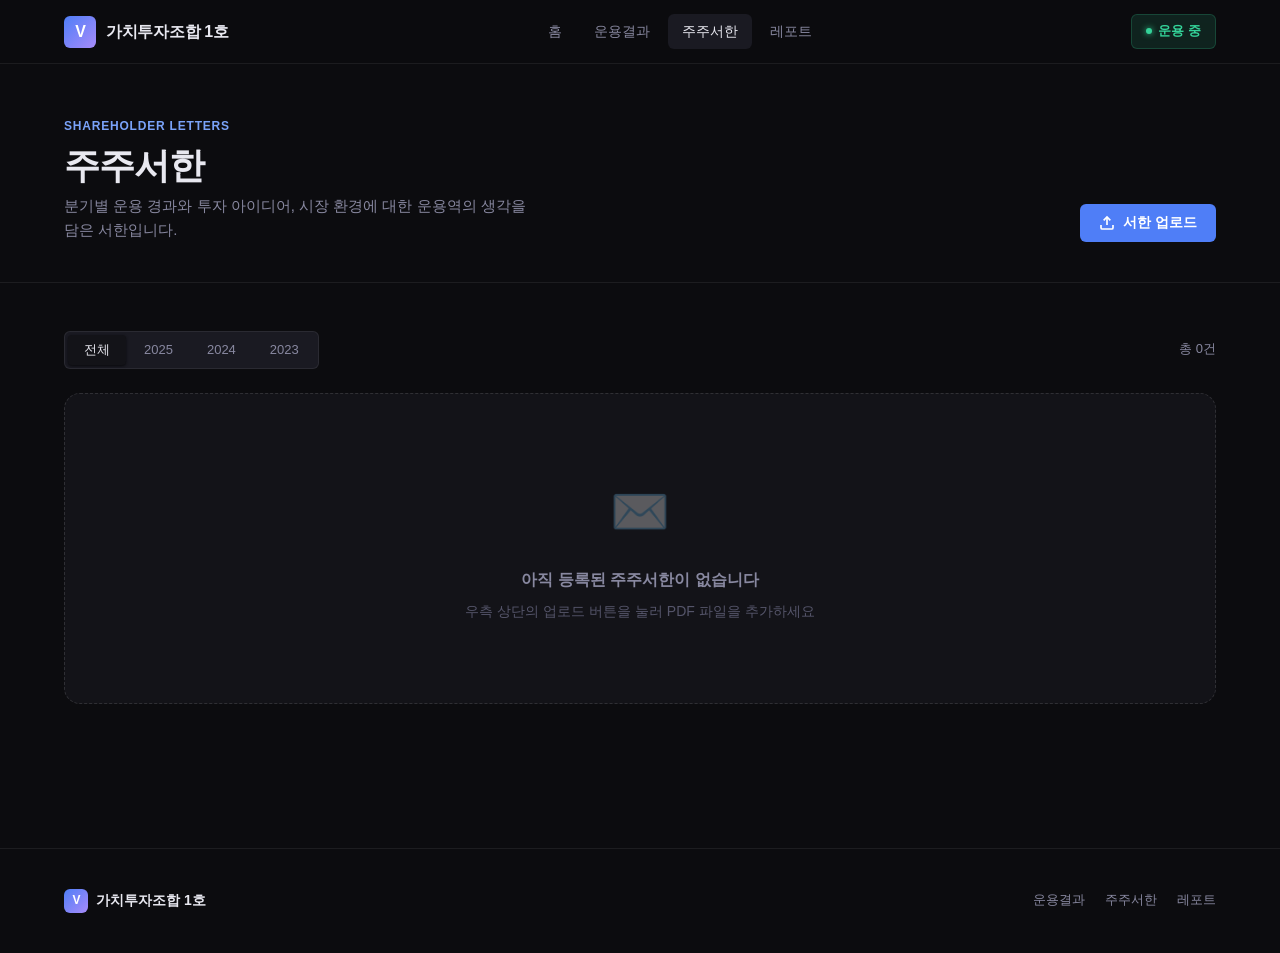
==== letter.html @ dc30b9cc "Add investment portfolio website with 4 pages - index.html: hero, key stats, quarterly bar chart, do" ====
<!DOCTYPE html>
<html lang="ko">
<head>
  <meta charset="UTF-8">
  <meta name="viewport" content="width=device-width, initial-scale=1.0">
  <title>주주서한 — 가치투자조합 1호</title>
  <link rel="stylesheet" href="css/style.css">
</head>
<body>

<!-- Navigation -->
<nav class="nav">
  <div class="nav-inner">
    <a href="index.html" class="nav-logo">
      <div class="nav-logo-icon">V</div>
      <span>가치투자조합 1호</span>
    </a>
    <div class="nav-links">
      <a href="index.html" class="nav-link">홈</a>
      <a href="performance.html" class="nav-link">운용결과</a>
      <a href="letter.html" class="nav-link active">주주서한</a>
      <a href="report.html" class="nav-link">레포트</a>
    </div>
    <div class="nav-badge">운용 중</div>
  </div>
</nav>

<div class="page-wrapper">

  <!-- Page Header -->
  <div class="page-header">
    <div class="container">
      <div class="page-header-inner">
        <div>
          <div class="page-tag">Shareholder Letters</div>
          <h1 class="page-title">주주서한</h1>
          <p class="page-desc">분기별 운용 경과와 투자 아이디어, 시장 환경에 대한 운용역의 생각을 담은 서한입니다.</p>
        </div>
        <div style="display: flex; gap: 8px; align-items: center;">
          <button class="btn btn-primary" onclick="openUploadModal()">
            <svg width="16" height="16" viewBox="0 0 24 24" fill="none" stroke="currentColor" stroke-width="2.5"><path d="M21 15v4a2 2 0 0 1-2 2H5a2 2 0 0 1-2-2v-4"/><polyline points="17 8 12 3 7 8"/><line x1="12" y1="3" x2="12" y2="15"/></svg>
            서한 업로드
          </button>
        </div>
      </div>
    </div>
  </div>

  <section class="section" style="padding-top: 0;">
    <div class="container">

      <!-- Filter Bar -->
      <div style="display: flex; gap: 8px; margin-bottom: 24px; flex-wrap: wrap; align-items: center; justify-content: space-between;">
        <div class="chart-toggle">
          <button class="active" onclick="filterDocs('all', this)">전체</button>
          <button onclick="filterDocs('2025', this)">2025</button>
          <button onclick="filterDocs('2024', this)">2024</button>
          <button onclick="filterDocs('2023', this)">2023</button>
        </div>
        <div style="font-size: 13px; color: var(--text-muted);">
          총 <span id="docCount">0</span>건
        </div>
      </div>

      <!-- Board List -->
      <div id="letterBoard" class="board-list"></div>

    </div>
  </section>

  <footer class="footer">
    <div class="container">
      <div class="footer-inner">
        <div>
          <div class="footer-logo">
            <div class="nav-logo-icon" style="width:24px; height:24px; font-size:12px;">V</div>
            가치투자조합 1호
          </div>
        </div>
        <div class="footer-links">
          <a href="performance.html" class="footer-link">운용결과</a>
          <a href="letter.html" class="footer-link">주주서한</a>
          <a href="report.html" class="footer-link">레포트</a>
        </div>
      </div>
    </div>
  </footer>
</div>

<!-- Upload Modal -->
<div class="modal-overlay" id="uploadModal" onclick="handleOverlayClick(event)">
  <div class="modal">
    <div class="modal-header">
      <div class="modal-title">주주서한 업로드</div>
      <button class="modal-close" onclick="closeUploadModal()">✕</button>
    </div>

    <div class="form-group">
      <label class="form-label">제목 *</label>
      <input type="text" class="form-input" id="uploadTitle" placeholder="예: 2025년 2분기 주주서한">
    </div>

    <div class="form-group">
      <label class="form-label">게시 날짜 *</label>
      <input type="date" class="form-input" id="uploadDate">
    </div>

    <div class="form-group">
      <label class="form-label">PDF 파일 *</label>
      <div class="dropzone" id="dropzone" ondragover="handleDragOver(event)" ondragleave="handleDragLeave(event)" ondrop="handleDrop(event, 'letter')">
        <input type="file" accept=".pdf" id="fileInput" onchange="handleFileSelect(event, 'letter')">
        <div class="dropzone-icon">📄</div>
        <div class="dropzone-title">PDF 파일을 드래그하거나 클릭하여 업로드</div>
        <div class="dropzone-desc">최대 50MB · PDF 파일만 지원</div>
        <div id="fileSelectedInfo" class="dropzone-file-selected hidden">
          <div class="dropzone-file-icon">✅</div>
          <div class="dropzone-file-name" id="fileSelectedName"></div>
        </div>
      </div>
    </div>

    <div class="form-group">
      <label class="form-label">요약 (선택)</label>
      <input type="text" class="form-input" id="uploadSummary" placeholder="이번 서한의 주요 내용을 한 줄로 요약하세요">
    </div>

    <div class="form-actions">
      <button class="btn btn-secondary" onclick="closeUploadModal()">취소</button>
      <button class="btn btn-primary" onclick="submitUpload('letter')">업로드</button>
    </div>
  </div>
</div>

<!-- PDF Viewer Modal -->
<div class="modal-overlay" id="viewerModal" onclick="handleViewerOverlayClick(event)">
  <div class="modal modal-lg" style="padding: 24px; display: flex; flex-direction: column; height: 90vh;">
    <div class="modal-header">
      <div class="modal-title" id="viewerTitle">주주서한</div>
      <div style="display: flex; gap: 8px;">
        <button class="btn btn-secondary btn-sm" id="downloadBtn" onclick="downloadCurrentPDF()">
          <svg width="14" height="14" viewBox="0 0 24 24" fill="none" stroke="currentColor" stroke-width="2"><path d="M21 15v4a2 2 0 0 1-2 2H5a2 2 0 0 1-2-2v-4"/><polyline points="7 10 12 15 17 10"/><line x1="12" y1="15" x2="12" y2="3"/></svg>
          다운로드
        </button>
        <button class="modal-close" onclick="closeViewerModal()">✕</button>
      </div>
    </div>
    <iframe class="pdf-viewer" id="pdfViewer" src=""></iframe>
  </div>
</div>

<div class="toast-container" id="toastContainer"></div>

<script src="js/main.js"></script>
<script src="js/board.js"></script>
<script>
  initBoard('letter', 'letterBoard', 'docCount');
</script>
</body>
</html>
---- css/style.css ----
/* ===========================
   Design System & Variables
   =========================== */
:root {
  --bg: #0c0c0f;
  --bg-card: #131318;
  --bg-elevated: #1a1a22;
  --bg-hover: #1f1f28;
  --border: rgba(255, 255, 255, 0.07);
  --border-strong: rgba(255, 255, 255, 0.12);
  --text: #e8e8f0;
  --text-muted: #8888a0;
  --text-dim: #55556a;
  --blue: #4f7ef7;
  --blue-light: #7aa3f9;
  --blue-dark: #3a65d4;
  --green: #34d399;
  --green-dim: rgba(52, 211, 153, 0.12);
  --red: #f87171;
  --red-dim: rgba(248, 113, 113, 0.12);
  --yellow: #fbbf24;
  --purple: #a78bfa;
  --radius-sm: 6px;
  --radius: 10px;
  --radius-lg: 16px;
  --radius-xl: 24px;
  --shadow: 0 1px 3px rgba(0,0,0,0.4), 0 1px 2px rgba(0,0,0,0.3);
  --shadow-lg: 0 10px 30px rgba(0,0,0,0.5);
  --nav-height: 64px;
  --transition: 0.15s ease;
}

/* ===========================
   Reset & Base
   =========================== */
*, *::before, *::after {
  box-sizing: border-box;
  margin: 0;
  padding: 0;
}

html {
  font-size: 16px;
  scroll-behavior: smooth;
}

body {
  background-color: var(--bg);
  color: var(--text);
  font-family: 'Pretendard', 'Inter', -apple-system, BlinkMacSystemFont, 'Segoe UI', sans-serif;
  line-height: 1.6;
  -webkit-font-smoothing: antialiased;
  -moz-osx-font-smoothing: grayscale;
  min-height: 100vh;
}

a {
  color: inherit;
  text-decoration: none;
}

img {
  max-width: 100%;
  display: block;
}

ul, ol {
  list-style: none;
}

button {
  cursor: pointer;
  font-family: inherit;
  border: none;
  background: none;
}

input, textarea, select {
  font-family: inherit;
}

/* ===========================
   Layout
   =========================== */
.container {
  max-width: 1200px;
  margin: 0 auto;
  padding: 0 24px;
}

.page-wrapper {
  padding-top: var(--nav-height);
  min-height: 100vh;
}

.section {
  padding: 64px 0;
}

.section-sm {
  padding: 40px 0;
}

.grid-2 {
  display: grid;
  grid-template-columns: repeat(2, 1fr);
  gap: 24px;
}

.grid-3 {
  display: grid;
  grid-template-columns: repeat(3, 1fr);
  gap: 24px;
}

.grid-4 {
  display: grid;
  grid-template-columns: repeat(4, 1fr);
  gap: 16px;
}

/* ===========================
   Navigation
   =========================== */
.nav {
  position: fixed;
  top: 0;
  left: 0;
  right: 0;
  height: var(--nav-height);
  z-index: 100;
  background: rgba(12, 12, 15, 0.85);
  backdrop-filter: blur(20px);
  -webkit-backdrop-filter: blur(20px);
  border-bottom: 1px solid var(--border);
}

.nav-inner {
  display: flex;
  align-items: center;
  justify-content: space-between;
  height: 100%;
  max-width: 1200px;
  margin: 0 auto;
  padding: 0 24px;
}

.nav-logo {
  display: flex;
  align-items: center;
  gap: 10px;
  font-weight: 700;
  font-size: 16px;
  letter-spacing: -0.3px;
  color: var(--text);
  transition: opacity var(--transition);
}

.nav-logo:hover {
  opacity: 0.8;
}

.nav-logo-icon {
  width: 32px;
  height: 32px;
  background: linear-gradient(135deg, var(--blue), var(--purple));
  border-radius: var(--radius-sm);
  display: flex;
  align-items: center;
  justify-content: center;
  font-size: 16px;
  font-weight: 800;
  color: white;
  letter-spacing: -1px;
}

.nav-links {
  display: flex;
  align-items: center;
  gap: 4px;
}

.nav-link {
  padding: 6px 14px;
  border-radius: var(--radius-sm);
  font-size: 14px;
  font-weight: 500;
  color: var(--text-muted);
  transition: all var(--transition);
  white-space: nowrap;
}

.nav-link:hover {
  color: var(--text);
  background: var(--bg-elevated);
}

.nav-link.active {
  color: var(--text);
  background: var(--bg-elevated);
}

.nav-badge {
  display: inline-flex;
  align-items: center;
  gap: 6px;
  padding: 6px 14px;
  background: var(--green-dim);
  border: 1px solid rgba(52, 211, 153, 0.2);
  border-radius: var(--radius-sm);
  font-size: 13px;
  font-weight: 600;
  color: var(--green);
}

.nav-badge::before {
  content: '';
  width: 6px;
  height: 6px;
  border-radius: 50%;
  background: var(--green);
  box-shadow: 0 0 6px var(--green);
  animation: pulse 2s infinite;
}

@keyframes pulse {
  0%, 100% { opacity: 1; }
  50% { opacity: 0.4; }
}

/* ===========================
   Hero Section
   =========================== */
.hero {
  padding: 80px 0 64px;
  position: relative;
  overflow: hidden;
}

.hero::before {
  content: '';
  position: absolute;
  top: -200px;
  right: -200px;
  width: 600px;
  height: 600px;
  background: radial-gradient(circle, rgba(79, 126, 247, 0.08) 0%, transparent 70%);
  pointer-events: none;
}

.hero-tag {
  display: inline-flex;
  align-items: center;
  gap: 6px;
  padding: 4px 12px;
  background: rgba(79, 126, 247, 0.1);
  border: 1px solid rgba(79, 126, 247, 0.2);
  border-radius: 100px;
  font-size: 12px;
  font-weight: 600;
  color: var(--blue-light);
  letter-spacing: 0.5px;
  text-transform: uppercase;
  margin-bottom: 20px;
}

.hero-title {
  font-size: clamp(32px, 5vw, 52px);
  font-weight: 800;
  letter-spacing: -1.5px;
  line-height: 1.1;
  color: var(--text);
  margin-bottom: 16px;
}

.hero-title span {
  background: linear-gradient(135deg, var(--blue-light), var(--purple));
  -webkit-background-clip: text;
  -webkit-text-fill-color: transparent;
  background-clip: text;
}

.hero-desc {
  font-size: 16px;
  color: var(--text-muted);
  max-width: 560px;
  line-height: 1.7;
  margin-bottom: 48px;
}

/* ===========================
   Stat Cards
   =========================== */
.stats-row {
  display: grid;
  grid-template-columns: repeat(auto-fit, minmax(180px, 1fr));
  gap: 16px;
  margin-bottom: 48px;
}

.stat-card {
  background: var(--bg-card);
  border: 1px solid var(--border);
  border-radius: var(--radius);
  padding: 20px 22px;
  transition: border-color var(--transition);
}

.stat-card:hover {
  border-color: var(--border-strong);
}

.stat-label {
  font-size: 12px;
  font-weight: 500;
  color: var(--text-dim);
  text-transform: uppercase;
  letter-spacing: 0.5px;
  margin-bottom: 8px;
}

.stat-value {
  font-size: 26px;
  font-weight: 700;
  letter-spacing: -0.5px;
  color: var(--text);
  line-height: 1;
  margin-bottom: 4px;
}

.stat-value.positive {
  color: var(--green);
}

.stat-value.negative {
  color: var(--red);
}

.stat-sub {
  font-size: 12px;
  color: var(--text-muted);
}

/* ===========================
   Cards
   =========================== */
.card {
  background: var(--bg-card);
  border: 1px solid var(--border);
  border-radius: var(--radius-lg);
  padding: 28px;
  transition: border-color var(--transition);
}

.card:hover {
  border-color: var(--border-strong);
}

.card-header {
  display: flex;
  align-items: center;
  justify-content: space-between;
  margin-bottom: 24px;
}

.card-title {
  font-size: 15px;
  font-weight: 600;
  color: var(--text);
  letter-spacing: -0.2px;
}

.card-subtitle {
  font-size: 13px;
  color: var(--text-muted);
  margin-top: 2px;
}

/* ===========================
   Chart Container
   =========================== */
.chart-container {
  position: relative;
  width: 100%;
}

.chart-controls {
  display: flex;
  gap: 8px;
  margin-bottom: 24px;
  flex-wrap: wrap;
}

.chart-toggle {
  display: flex;
  background: var(--bg-elevated);
  border: 1px solid var(--border);
  border-radius: var(--radius-sm);
  padding: 3px;
  gap: 2px;
}

.chart-toggle button {
  padding: 6px 16px;
  border-radius: 4px;
  font-size: 13px;
  font-weight: 500;
  color: var(--text-muted);
  transition: all var(--transition);
}

.chart-toggle button.active {
  background: var(--bg-card);
  color: var(--text);
  box-shadow: var(--shadow);
}

.chart-toggle button:hover:not(.active) {
  color: var(--text);
}

/* ===========================
   Portfolio Allocation
   =========================== */
.allocation-list {
  display: flex;
  flex-direction: column;
  gap: 14px;
}

.allocation-item {
  display: grid;
  grid-template-columns: 1fr auto;
  align-items: center;
  gap: 12px;
}

.allocation-info {
  display: flex;
  align-items: center;
  gap: 10px;
  min-width: 0;
}

.allocation-dot {
  width: 10px;
  height: 10px;
  border-radius: 50%;
  flex-shrink: 0;
}

.allocation-name {
  font-size: 14px;
  color: var(--text);
  font-weight: 500;
  white-space: nowrap;
  overflow: hidden;
  text-overflow: ellipsis;
}

.allocation-bar-wrapper {
  flex: 1;
  height: 4px;
  background: var(--bg-elevated);
  border-radius: 2px;
  overflow: hidden;
}

.allocation-bar {
  height: 100%;
  border-radius: 2px;
  transition: width 0.8s ease;
}

.allocation-pct {
  font-size: 14px;
  font-weight: 600;
  color: var(--text);
  min-width: 40px;
  text-align: right;
}

/* ===========================
   Performance Table
   =========================== */
.perf-table-wrapper {
  overflow-x: auto;
}

.perf-table {
  width: 100%;
  border-collapse: collapse;
  font-size: 14px;
}

.perf-table th {
  padding: 10px 16px;
  text-align: left;
  font-size: 11px;
  font-weight: 600;
  text-transform: uppercase;
  letter-spacing: 0.5px;
  color: var(--text-dim);
  border-bottom: 1px solid var(--border);
  white-space: nowrap;
}

.perf-table td {
  padding: 12px 16px;
  border-bottom: 1px solid var(--border);
  color: var(--text);
  white-space: nowrap;
}

.perf-table tr:last-child td {
  border-bottom: none;
}

.perf-table tr:hover td {
  background: var(--bg-hover);
}

.perf-table td.positive {
  color: var(--green);
  font-weight: 600;
}

.perf-table td.negative {
  color: var(--red);
  font-weight: 600;
}

.perf-table td.neutral {
  color: var(--text-muted);
}

.badge-quarter {
  display: inline-block;
  padding: 2px 8px;
  background: var(--bg-elevated);
  border-radius: var(--radius-sm);
  font-size: 12px;
  font-weight: 600;
  color: var(--text-muted);
}

/* ===========================
   Buttons
   =========================== */
.btn {
  display: inline-flex;
  align-items: center;
  gap: 8px;
  padding: 9px 18px;
  border-radius: var(--radius-sm);
  font-size: 14px;
  font-weight: 600;
  transition: all var(--transition);
  cursor: pointer;
  white-space: nowrap;
}

.btn-primary {
  background: var(--blue);
  color: white;
  border: 1px solid transparent;
}

.btn-primary:hover {
  background: var(--blue-dark);
  transform: translateY(-1px);
  box-shadow: 0 4px 12px rgba(79, 126, 247, 0.3);
}

.btn-secondary {
  background: var(--bg-elevated);
  color: var(--text);
  border: 1px solid var(--border-strong);
}

.btn-secondary:hover {
  background: var(--bg-hover);
  border-color: rgba(255,255,255,0.2);
}

.btn-ghost {
  background: transparent;
  color: var(--text-muted);
  border: 1px solid transparent;
}

.btn-ghost:hover {
  background: var(--bg-elevated);
  color: var(--text);
}

.btn-sm {
  padding: 6px 12px;
  font-size: 13px;
}

.btn-icon {
  padding: 8px;
  border-radius: var(--radius-sm);
}

/* ===========================
   Board / Document List
   =========================== */
.board-header {
  display: flex;
  align-items: center;
  justify-content: space-between;
  margin-bottom: 24px;
  flex-wrap: wrap;
  gap: 12px;
}

.board-title {
  font-size: 22px;
  font-weight: 700;
  letter-spacing: -0.5px;
}

.board-list {
  display: flex;
  flex-direction: column;
  gap: 8px;
}

.board-item {
  display: flex;
  align-items: center;
  justify-content: space-between;
  padding: 16px 20px;
  background: var(--bg-card);
  border: 1px solid var(--border);
  border-radius: var(--radius);
  transition: all var(--transition);
  cursor: pointer;
  gap: 16px;
}

.board-item:hover {
  border-color: var(--border-strong);
  background: var(--bg-elevated);
  transform: translateX(2px);
}

.board-item-left {
  display: flex;
  align-items: center;
  gap: 16px;
  min-width: 0;
  flex: 1;
}

.board-item-icon {
  width: 40px;
  height: 40px;
  background: rgba(79, 126, 247, 0.1);
  border: 1px solid rgba(79, 126, 247, 0.15);
  border-radius: var(--radius-sm);
  display: flex;
  align-items: center;
  justify-content: center;
  font-size: 18px;
  flex-shrink: 0;
}

.board-item-info {
  min-width: 0;
}

.board-item-title {
  font-size: 15px;
  font-weight: 600;
  color: var(--text);
  margin-bottom: 3px;
  white-space: nowrap;
  overflow: hidden;
  text-overflow: ellipsis;
}

.board-item-meta {
  font-size: 12px;
  color: var(--text-muted);
  display: flex;
  align-items: center;
  gap: 8px;
}

.board-item-actions {
  display: flex;
  align-items: center;
  gap: 8px;
  flex-shrink: 0;
}

.board-empty {
  text-align: center;
  padding: 80px 24px;
  background: var(--bg-card);
  border: 1px dashed var(--border-strong);
  border-radius: var(--radius-lg);
}

.board-empty-icon {
  font-size: 48px;
  margin-bottom: 16px;
  opacity: 0.3;
}

.board-empty-title {
  font-size: 16px;
  font-weight: 600;
  color: var(--text-muted);
  margin-bottom: 8px;
}

.board-empty-desc {
  font-size: 14px;
  color: var(--text-dim);
}

/* ===========================
   Modal
   =========================== */
.modal-overlay {
  position: fixed;
  inset: 0;
  background: rgba(0, 0, 0, 0.75);
  backdrop-filter: blur(4px);
  z-index: 200;
  display: flex;
  align-items: center;
  justify-content: center;
  padding: 24px;
  opacity: 0;
  pointer-events: none;
  transition: opacity 0.2s ease;
}

.modal-overlay.open {
  opacity: 1;
  pointer-events: all;
}

.modal {
  background: var(--bg-card);
  border: 1px solid var(--border-strong);
  border-radius: var(--radius-xl);
  padding: 32px;
  width: 100%;
  max-width: 520px;
  transform: scale(0.96) translateY(10px);
  transition: transform 0.2s ease;
  max-height: 90vh;
  overflow-y: auto;
}

.modal-overlay.open .modal {
  transform: scale(1) translateY(0);
}

.modal-lg {
  max-width: 900px;
  max-height: 90vh;
}

.modal-header {
  display: flex;
  align-items: center;
  justify-content: space-between;
  margin-bottom: 24px;
}

.modal-title {
  font-size: 18px;
  font-weight: 700;
  letter-spacing: -0.3px;
}

.modal-close {
  width: 32px;
  height: 32px;
  border-radius: var(--radius-sm);
  display: flex;
  align-items: center;
  justify-content: center;
  color: var(--text-muted);
  font-size: 18px;
  transition: all var(--transition);
  background: var(--bg-elevated);
  border: 1px solid var(--border);
}

.modal-close:hover {
  color: var(--text);
  background: var(--bg-hover);
}

/* ===========================
   Upload / Dropzone
   =========================== */
.dropzone {
  border: 2px dashed var(--border-strong);
  border-radius: var(--radius-lg);
  padding: 48px 32px;
  text-align: center;
  transition: all var(--transition);
  cursor: pointer;
  position: relative;
}

.dropzone:hover,
.dropzone.dragover {
  border-color: var(--blue);
  background: rgba(79, 126, 247, 0.05);
}

.dropzone input[type="file"] {
  position: absolute;
  inset: 0;
  opacity: 0;
  cursor: pointer;
  width: 100%;
  height: 100%;
}

.dropzone-icon {
  font-size: 40px;
  margin-bottom: 12px;
  opacity: 0.5;
}

.dropzone-title {
  font-size: 15px;
  font-weight: 600;
  color: var(--text);
  margin-bottom: 6px;
}

.dropzone-desc {
  font-size: 13px;
  color: var(--text-muted);
}

.dropzone-file-selected {
  display: flex;
  align-items: center;
  gap: 12px;
  padding: 12px 16px;
  background: var(--green-dim);
  border: 1px solid rgba(52, 211, 153, 0.2);
  border-radius: var(--radius);
  margin-top: 16px;
}

.dropzone-file-icon {
  font-size: 24px;
}

.dropzone-file-name {
  font-size: 14px;
  font-weight: 500;
  color: var(--green);
  flex: 1;
  min-width: 0;
  overflow: hidden;
  text-overflow: ellipsis;
  white-space: nowrap;
}

/* ===========================
   Form Elements
   =========================== */
.form-group {
  margin-bottom: 20px;
}

.form-label {
  display: block;
  font-size: 13px;
  font-weight: 500;
  color: var(--text-muted);
  margin-bottom: 8px;
}

.form-input {
  width: 100%;
  padding: 10px 14px;
  background: var(--bg-elevated);
  border: 1px solid var(--border-strong);
  border-radius: var(--radius-sm);
  color: var(--text);
  font-size: 14px;
  transition: border-color var(--transition);
  outline: none;
}

.form-input:focus {
  border-color: var(--blue);
  box-shadow: 0 0 0 3px rgba(79, 126, 247, 0.1);
}

.form-input::placeholder {
  color: var(--text-dim);
}

.form-actions {
  display: flex;
  gap: 10px;
  justify-content: flex-end;
  margin-top: 24px;
}

/* ===========================
   PDF Viewer
   =========================== */
.pdf-viewer {
  width: 100%;
  height: 70vh;
  border: none;
  border-radius: var(--radius);
  background: var(--bg-elevated);
}

/* ===========================
   Page Header
   =========================== */
.page-header {
  padding: 48px 0 40px;
  border-bottom: 1px solid var(--border);
  margin-bottom: 48px;
}

.page-header-inner {
  display: flex;
  align-items: flex-end;
  justify-content: space-between;
  gap: 24px;
  flex-wrap: wrap;
}

.page-tag {
  display: inline-flex;
  align-items: center;
  gap: 6px;
  font-size: 12px;
  font-weight: 600;
  text-transform: uppercase;
  letter-spacing: 0.8px;
  color: var(--blue-light);
  margin-bottom: 10px;
}

.page-title {
  font-size: clamp(24px, 4vw, 36px);
  font-weight: 800;
  letter-spacing: -1px;
  color: var(--text);
  line-height: 1.1;
}

.page-desc {
  font-size: 15px;
  color: var(--text-muted);
  margin-top: 8px;
  max-width: 480px;
  line-height: 1.6;
}

/* ===========================
   Investment Philosophy
   =========================== */
.philosophy-grid {
  display: grid;
  grid-template-columns: repeat(auto-fit, minmax(220px, 1fr));
  gap: 16px;
}

.philosophy-card {
  background: var(--bg-card);
  border: 1px solid var(--border);
  border-radius: var(--radius-lg);
  padding: 24px;
  transition: all var(--transition);
}

.philosophy-card:hover {
  border-color: var(--border-strong);
  transform: translateY(-2px);
}

.philosophy-icon {
  font-size: 28px;
  margin-bottom: 14px;
}

.philosophy-title {
  font-size: 15px;
  font-weight: 700;
  color: var(--text);
  margin-bottom: 8px;
}

.philosophy-text {
  font-size: 13px;
  color: var(--text-muted);
  line-height: 1.6;
}

/* ===========================
   Quarter Highlight
   =========================== */
.quarter-highlight {
  background: linear-gradient(135deg, rgba(79, 126, 247, 0.08), rgba(167, 139, 250, 0.05));
  border: 1px solid rgba(79, 126, 247, 0.15);
  border-radius: var(--radius-xl);
  padding: 32px;
  position: relative;
  overflow: hidden;
}

.quarter-highlight::before {
  content: '';
  position: absolute;
  top: -40px;
  right: -40px;
  width: 200px;
  height: 200px;
  background: radial-gradient(circle, rgba(79, 126, 247, 0.12), transparent 70%);
  pointer-events: none;
}

.quarter-label {
  font-size: 12px;
  font-weight: 600;
  text-transform: uppercase;
  letter-spacing: 0.8px;
  color: var(--blue-light);
  margin-bottom: 8px;
}

.quarter-return {
  font-size: 56px;
  font-weight: 800;
  letter-spacing: -2px;
  color: var(--green);
  line-height: 1;
  margin-bottom: 4px;
}

.quarter-period {
  font-size: 14px;
  color: var(--text-muted);
}

/* ===========================
   Divider
   =========================== */
.divider {
  height: 1px;
  background: var(--border);
  margin: 48px 0;
}

/* ===========================
   Footer
   =========================== */
.footer {
  border-top: 1px solid var(--border);
  padding: 40px 0;
  margin-top: 80px;
}

.footer-inner {
  display: flex;
  align-items: center;
  justify-content: space-between;
  gap: 24px;
  flex-wrap: wrap;
}

.footer-logo {
  font-size: 14px;
  font-weight: 700;
  color: var(--text);
  display: flex;
  align-items: center;
  gap: 8px;
}

.footer-text {
  font-size: 12px;
  color: var(--text-dim);
  line-height: 1.6;
}

.footer-links {
  display: flex;
  gap: 20px;
}

.footer-link {
  font-size: 13px;
  color: var(--text-muted);
  transition: color var(--transition);
}

.footer-link:hover {
  color: var(--text);
}

/* ===========================
   Disclaimer
   =========================== */
.disclaimer {
  background: var(--bg-elevated);
  border: 1px solid var(--border);
  border-radius: var(--radius);
  padding: 16px 20px;
  font-size: 12px;
  color: var(--text-dim);
  line-height: 1.7;
  margin-top: 48px;
}

/* ===========================
   Toast Notification
   =========================== */
.toast-container {
  position: fixed;
  bottom: 24px;
  right: 24px;
  z-index: 300;
  display: flex;
  flex-direction: column;
  gap: 8px;
}

.toast {
  display: flex;
  align-items: center;
  gap: 10px;
  padding: 12px 18px;
  background: var(--bg-elevated);
  border: 1px solid var(--border-strong);
  border-radius: var(--radius);
  font-size: 14px;
  font-weight: 500;
  color: var(--text);
  box-shadow: var(--shadow-lg);
  animation: toastIn 0.3s ease;
  max-width: 360px;
}

.toast.success {
  border-color: rgba(52, 211, 153, 0.3);
}

.toast.error {
  border-color: rgba(248, 113, 113, 0.3);
}

@keyframes toastIn {
  from { opacity: 0; transform: translateX(20px); }
  to { opacity: 1; transform: translateX(0); }
}

/* ===========================
   Responsive
   =========================== */
@media (max-width: 768px) {
  .grid-2, .grid-3, .grid-4 {
    grid-template-columns: 1fr;
  }

  .nav-links {
    display: none;
  }

  .nav-mobile {
    display: flex;
  }

  .hero {
    padding: 48px 0 40px;
  }

  .stats-row {
    grid-template-columns: repeat(2, 1fr);
  }

  .card {
    padding: 20px;
  }

  .page-header {
    padding: 32px 0 28px;
    margin-bottom: 32px;
  }

  .section {
    padding: 40px 0;
  }

  .quarter-return {
    font-size: 40px;
  }
}

/* ===========================
   Scrollbar
   =========================== */
::-webkit-scrollbar {
  width: 6px;
  height: 6px;
}

::-webkit-scrollbar-track {
  background: transparent;
}

::-webkit-scrollbar-thumb {
  background: var(--bg-elevated);
  border-radius: 3px;
}

::-webkit-scrollbar-thumb:hover {
  background: var(--border-strong);
}

/* ===========================
   Utility
   =========================== */
.text-green { color: var(--green); }
.text-red { color: var(--red); }
.text-blue { color: var(--blue); }
.text-muted { color: var(--text-muted); }
.text-center { text-align: center; }
.flex { display: flex; }
.items-center { align-items: center; }
.justify-between { justify-content: space-between; }
.gap-2 { gap: 8px; }
.gap-3 { gap: 12px; }
.gap-4 { gap: 16px; }
.mt-2 { margin-top: 8px; }
.mt-4 { margin-top: 16px; }
.mt-6 { margin-top: 24px; }
.mb-2 { margin-bottom: 8px; }
.mb-4 { margin-bottom: 16px; }
.mb-6 { margin-bottom: 24px; }
.hidden { display: none !important; }
.font-bold { font-weight: 700; }
.font-medium { font-weight: 500; }
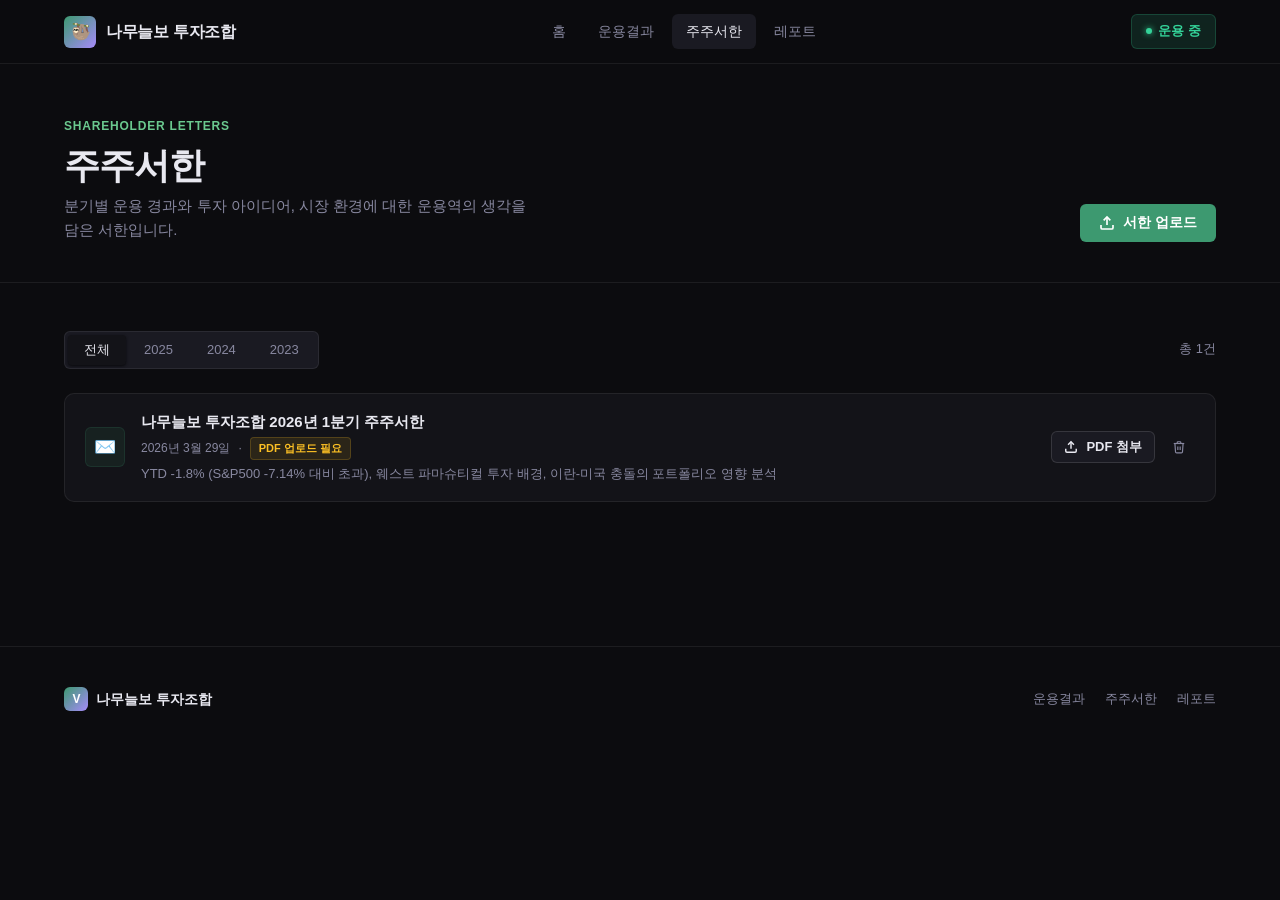
==== commit 9ff78ca1: "Update site with real 나무늘보 투자조합 content - Rebrand from placeholder to 나무늘보 투자조합 (Sloth Investment Pa" ====
--- a/letter.html
+++ b/letter.html
@@ -3,7 +3,7 @@
 <head>
   <meta charset="UTF-8">
   <meta name="viewport" content="width=device-width, initial-scale=1.0">
-  <title>주주서한 — 가치투자조합 1호</title>
+  <title>주주서한 — 나무늘보 투자조합</title>
   <link rel="stylesheet" href="css/style.css">
 </head>
 <body>
@@ -12,8 +12,8 @@
 <nav class="nav">
   <div class="nav-inner">
     <a href="index.html" class="nav-logo">
-      <div class="nav-logo-icon">V</div>
-      <span>가치투자조합 1호</span>
+      <div class="nav-logo-icon">🦥</div>
+      <span>나무늘보 투자조합</span>
     </a>
     <div class="nav-links">
       <a href="index.html" class="nav-link">홈</a>
@@ -74,7 +74,7 @@
         <div>
           <div class="footer-logo">
             <div class="nav-logo-icon" style="width:24px; height:24px; font-size:12px;">V</div>
-            가치투자조합 1호
+            나무늘보 투자조합
           </div>
         </div>
         <div class="footer-links">
--- a/css/style.css
+++ b/css/style.css
@@ -11,9 +11,9 @@
   --text: #e8e8f0;
   --text-muted: #8888a0;
   --text-dim: #55556a;
-  --blue: #4f7ef7;
-  --blue-light: #7aa3f9;
-  --blue-dark: #3a65d4;
+  --blue: #3d9970;
+  --blue-light: #6bc98f;
+  --blue-dark: #2a7a5a;
   --green: #34d399;
   --green-dim: rgba(52, 211, 153, 0.12);
   --red: #f87171;
@@ -244,7 +244,7 @@
   right: -200px;
   width: 600px;
   height: 600px;
-  background: radial-gradient(circle, rgba(79, 126, 247, 0.08) 0%, transparent 70%);
+  background: radial-gradient(circle, rgba(61, 153, 112, 0.08) 0%, transparent 70%);
   pointer-events: none;
 }
 
@@ -253,8 +253,8 @@
   align-items: center;
   gap: 6px;
   padding: 4px 12px;
-  background: rgba(79, 126, 247, 0.1);
-  border: 1px solid rgba(79, 126, 247, 0.2);
+  background: rgba(61, 153, 112, 0.1);
+  border: 1px solid rgba(61, 153, 112, 0.2);
   border-radius: 100px;
   font-size: 12px;
   font-weight: 600;
@@ -569,7 +569,7 @@
 .btn-primary:hover {
   background: var(--blue-dark);
   transform: translateY(-1px);
-  box-shadow: 0 4px 12px rgba(79, 126, 247, 0.3);
+  box-shadow: 0 4px 12px rgba(61, 153, 112, 0.3);
 }
 
 .btn-secondary {
@@ -658,8 +658,8 @@
 .board-item-icon {
   width: 40px;
   height: 40px;
-  background: rgba(79, 126, 247, 0.1);
-  border: 1px solid rgba(79, 126, 247, 0.15);
+  background: rgba(61, 153, 112, 0.1);
+  border: 1px solid rgba(61, 153, 112, 0.15);
   border-radius: var(--radius-sm);
   display: flex;
   align-items: center;
@@ -816,7 +816,7 @@
 .dropzone:hover,
 .dropzone.dragover {
   border-color: var(--blue);
-  background: rgba(79, 126, 247, 0.05);
+  background: rgba(61, 153, 112, 0.05);
 }
 
 .dropzone input[type="file"] {
@@ -901,7 +901,7 @@
 
 .form-input:focus {
   border-color: var(--blue);
-  box-shadow: 0 0 0 3px rgba(79, 126, 247, 0.1);
+  box-shadow: 0 0 0 3px rgba(61, 153, 112, 0.1);
 }
 
 .form-input::placeholder {
@@ -1015,8 +1015,8 @@
    Quarter Highlight
    =========================== */
 .quarter-highlight {
-  background: linear-gradient(135deg, rgba(79, 126, 247, 0.08), rgba(167, 139, 250, 0.05));
-  border: 1px solid rgba(79, 126, 247, 0.15);
+  background: linear-gradient(135deg, rgba(61, 153, 112, 0.08), rgba(167, 139, 250, 0.05));
+  border: 1px solid rgba(61, 153, 112, 0.15);
   border-radius: var(--radius-xl);
   padding: 32px;
   position: relative;
@@ -1030,7 +1030,7 @@
   right: -40px;
   width: 200px;
   height: 200px;
-  background: radial-gradient(circle, rgba(79, 126, 247, 0.12), transparent 70%);
+  background: radial-gradient(circle, rgba(61, 153, 112, 0.12), transparent 70%);
   pointer-events: none;
 }
 
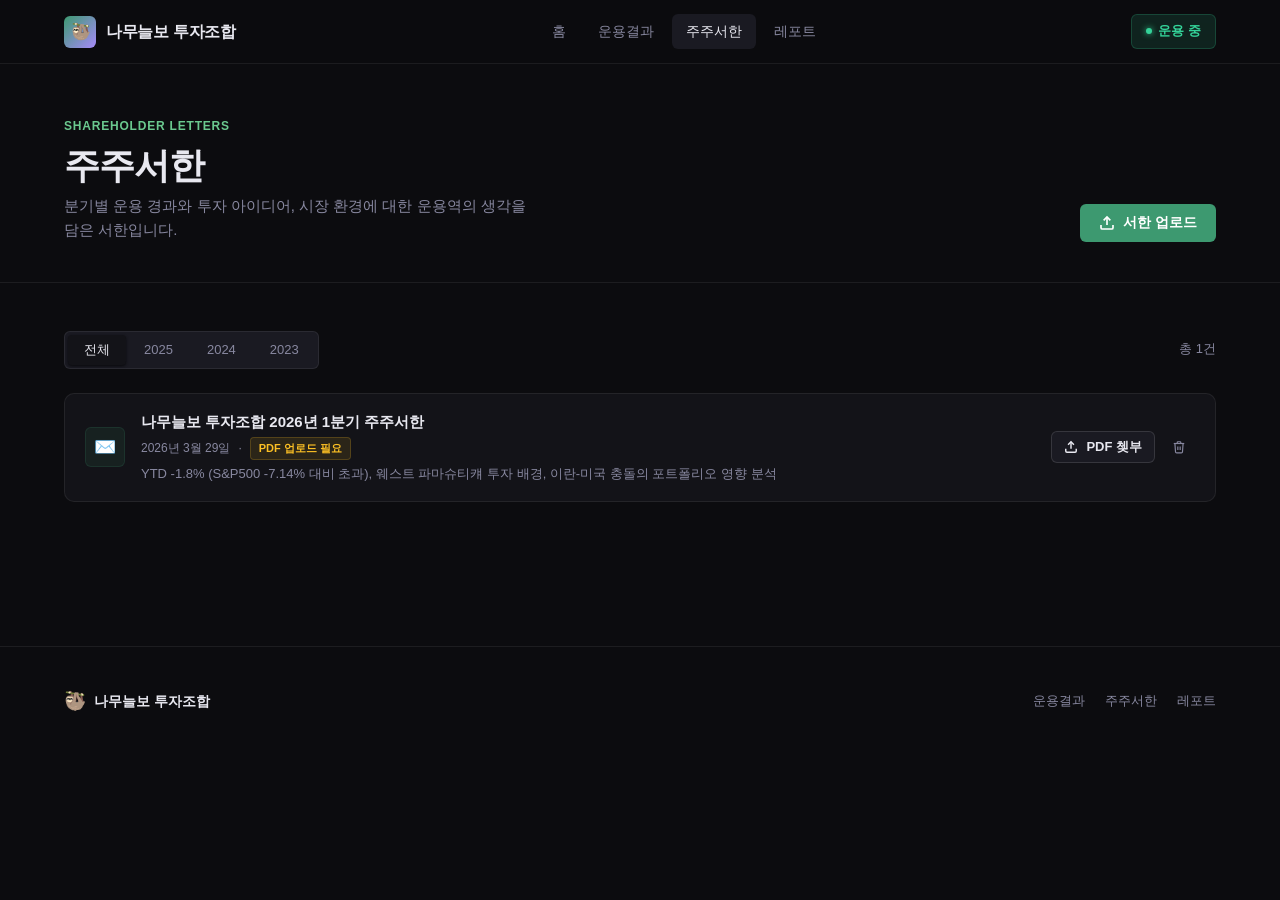
==== commit f259b373: "Update all pages with sidenav HTML structure" ====
--- a/letter.html
+++ b/letter.html
@@ -22,8 +22,42 @@
       <a href="report.html" class="nav-link">레포트</a>
     </div>
     <div class="nav-badge">운용 중</div>
+    <button class="nav-hamburger" id="navHamburger" onclick="toggleSidenav()" aria-label="메뉴">
+      <svg width="18" height="18" viewBox="0 0 24 24" fill="none" stroke="currentColor" stroke-width="2.5"><line x1="3" y1="6" x2="21" y2="6"/><line x1="3" y1="12" x2="21" y2="12"/><line x1="3" y1="18" x2="21" y2="18"/></svg>
+    </button>
   </div>
 </nav>
+<!-- Sidenav Overlay -->
+<div class="sidenav-overlay" id="sidenavOverlay" onclick="closeSidenav()"></div>
+
+<!-- Sidenav -->
+<div class="sidenav" id="sidenav">
+  <div class="sidenav-header">
+    <a href="index.html" class="sidenav-brand" onclick="closeSidenav()">
+      <div class="nav-logo-icon">🦥</div>
+      <span>나무늘보 투자조합</span>
+    </a>
+    <button class="sidenav-close" onclick="closeSidenav()" aria-label="닫기">✕</button>
+  </div>
+  <div class="sidenav-body">
+    <a href="index.html" class="sidenav-link" onclick="closeSidenav()">
+      <span class="sidenav-icon">🏠</span><span>홈</span>
+    </a>
+    <a href="performance.html" class="sidenav-link" onclick="closeSidenav()">
+      <span class="sidenav-icon">📊</span><span>운용결과</span>
+    </a>
+    <a href="letter.html" class="sidenav-link active" onclick="closeSidenav()">
+      <span class="sidenav-icon">✉️</span><span>주주서한</span>
+    </a>
+    <a href="report.html" class="sidenav-link" onclick="closeSidenav()">
+      <span class="sidenav-icon">📋</span><span>레포트</span>
+    </a>
+  </div>
+  <div class="sidenav-footer">
+    <div class="nav-badge">운용 중</div>
+    <div style="font-size:12px; color:var(--text-dim); margin-top:8px;">Sloth Investment Partnership</div>
+  </div>
+</div>
 
 <div class="page-wrapper">
 
@@ -73,7 +107,7 @@
       <div class="footer-inner">
         <div>
           <div class="footer-logo">
-            <div class="nav-logo-icon" style="width:24px; height:24px; font-size:12px;">V</div>
+            <span style="font-size:18px;">🦥</span>
             나무늘보 투자조합
           </div>
         </div>
--- a/css/style.css
+++ b/css/style.css
@@ -42,9 +42,11 @@
 html {
   font-size: 16px;
   scroll-behavior: smooth;
+  overflow-x: hidden;
 }
 
 body {
+  overflow-x: hidden;
   background-color: var(--bg);
   color: var(--text);
   font-family: 'Pretendard', 'Inter', -apple-system, BlinkMacSystemFont, 'Segoe UI', sans-serif;
@@ -235,6 +237,7 @@
   padding: 80px 0 64px;
   position: relative;
   overflow: hidden;
+  max-width: 100vw;
 }
 
 .hero::before {
@@ -1170,7 +1173,160 @@
 }
 
 /* ===========================
-   Responsive
+   Mobile Hamburger Button
+   =========================== */
+.nav-hamburger {
+  display: none;
+  align-items: center;
+  justify-content: center;
+  width: 38px;
+  height: 38px;
+  color: var(--text);
+  background: var(--bg-elevated);
+  border: 1px solid var(--border);
+  border-radius: var(--radius-sm);
+  cursor: pointer;
+  transition: all var(--transition);
+  flex-shrink: 0;
+}
+
+.nav-hamburger:hover {
+  background: var(--bg-hover);
+  border-color: var(--border-strong);
+}
+
+/* ===========================
+   Sidenav
+   =========================== */
+.sidenav-overlay {
+  position: fixed;
+  inset: 0;
+  background: rgba(0, 0, 0, 0.65);
+  backdrop-filter: blur(6px);
+  -webkit-backdrop-filter: blur(6px);
+  z-index: 150;
+  opacity: 0;
+  pointer-events: none;
+  transition: opacity 0.3s ease;
+}
+
+.sidenav-overlay.open {
+  opacity: 1;
+  pointer-events: all;
+}
+
+.sidenav {
+  position: fixed;
+  top: 0;
+  right: 0;
+  width: min(300px, 85vw);
+  height: 100dvh;
+  background: var(--bg-card);
+  border-left: 1px solid var(--border-strong);
+  z-index: 151;
+  transform: translateX(100%);
+  transition: transform 0.3s cubic-bezier(0.4, 0, 0.2, 1);
+  display: flex;
+  flex-direction: column;
+  overflow-y: auto;
+  overflow-x: hidden;
+}
+
+.sidenav.open {
+  transform: translateX(0);
+  box-shadow: -12px 0 48px rgba(0, 0, 0, 0.6);
+}
+
+.sidenav-header {
+  display: flex;
+  align-items: center;
+  justify-content: space-between;
+  padding: 20px 20px 16px;
+  border-bottom: 1px solid var(--border);
+  flex-shrink: 0;
+}
+
+.sidenav-brand {
+  display: flex;
+  align-items: center;
+  gap: 10px;
+  font-size: 14px;
+  font-weight: 700;
+  color: var(--text);
+  transition: opacity var(--transition);
+}
+
+.sidenav-brand:hover { opacity: 0.8; }
+
+.sidenav-close {
+  width: 32px;
+  height: 32px;
+  display: flex;
+  align-items: center;
+  justify-content: center;
+  background: var(--bg-elevated);
+  border: 1px solid var(--border);
+  border-radius: var(--radius-sm);
+  color: var(--text-muted);
+  font-size: 16px;
+  cursor: pointer;
+  transition: all var(--transition);
+  flex-shrink: 0;
+}
+
+.sidenav-close:hover {
+  color: var(--text);
+  background: var(--bg-hover);
+}
+
+.sidenav-body {
+  display: flex;
+  flex-direction: column;
+  gap: 2px;
+  padding: 12px;
+  flex: 1;
+}
+
+.sidenav-link {
+  display: flex;
+  align-items: center;
+  gap: 14px;
+  padding: 14px 16px;
+  border-radius: var(--radius);
+  font-size: 16px;
+  font-weight: 500;
+  color: var(--text-muted);
+  transition: all var(--transition);
+  border-left: 3px solid transparent;
+}
+
+.sidenav-link:hover {
+  background: var(--bg-elevated);
+  color: var(--text);
+}
+
+.sidenav-link.active {
+  background: var(--bg-elevated);
+  color: var(--text);
+  border-left-color: var(--blue);
+  padding-left: 13px;
+}
+
+.sidenav-icon {
+  font-size: 20px;
+  width: 28px;
+  text-align: center;
+  flex-shrink: 0;
+}
+
+.sidenav-footer {
+  padding: 20px;
+  border-top: 1px solid var(--border);
+  flex-shrink: 0;
+}
+
+/* ===========================
+   Responsive — 768px
    =========================== */
 @media (max-width: 768px) {
   .grid-2, .grid-3, .grid-4 {
@@ -1181,33 +1337,233 @@
     display: none;
   }
 
-  .nav-mobile {
+  .nav-hamburger {
     display: flex;
   }
 
+  .nav-badge {
+    font-size: 11px;
+    padding: 4px 8px;
+    gap: 4px;
+  }
+
   .hero {
-    padding: 48px 0 40px;
+    padding: 40px 0 32px;
+  }
+
+  .hero-desc {
+    font-size: 14px;
+    margin-bottom: 32px;
   }
 
   .stats-row {
     grid-template-columns: repeat(2, 1fr);
+    gap: 12px;
+    margin-bottom: 32px;
   }
 
   .card {
-    padding: 20px;
+    padding: 18px;
   }
 
   .page-header {
-    padding: 32px 0 28px;
-    margin-bottom: 32px;
+    padding: 28px 0 24px;
+    margin-bottom: 28px;
+  }
+
+  .page-header-inner {
+    flex-direction: column;
+    align-items: flex-start;
+    gap: 16px;
   }
 
   .section {
-    padding: 40px 0;
+    padding: 36px 0;
+  }
+
+  .quarter-return {
+    font-size: 44px;
+  }
+
+  .quarter-highlight {
+    padding: 24px;
+  }
+
+  .chart-toggle {
+    overflow-x: auto;
+    -webkit-overflow-scrolling: touch;
+    max-width: 100%;
+    scrollbar-width: none;
+  }
+
+  .chart-toggle::-webkit-scrollbar { display: none; }
+
+  .chart-toggle button {
+    white-space: nowrap;
+    flex-shrink: 0;
+    padding: 6px 12px;
+    font-size: 12px;
+  }
+
+  .board-item {
+    flex-wrap: wrap;
+    gap: 10px;
+  }
+
+  .board-item-actions {
+    width: 100%;
+    padding-left: 56px;
+    justify-content: flex-start;
+  }
+
+  .board-item-title {
+    font-size: 14px;
+  }
+
+  .modal {
+    padding: 20px 16px;
+    border-radius: var(--radius-lg);
+    max-height: 95vh;
+  }
+
+  .modal-overlay {
+    padding: 16px;
+    align-items: flex-end;
+  }
+
+  .dropzone {
+    padding: 28px 16px;
+  }
+
+  .footer {
+    margin-top: 48px;
+    padding: 32px 0;
+  }
+
+  .footer-inner {
+    flex-direction: column;
+    gap: 16px;
+    align-items: flex-start;
+  }
+}
+
+/* ===========================
+   Responsive — 600px
+   =========================== */
+@media (max-width: 600px) {
+  .container {
+    padding: 0 16px;
+  }
+
+  .hero-title {
+    font-size: clamp(26px, 7vw, 36px);
+  }
+
+  .stats-row {
+    grid-template-columns: 1fr 1fr;
+    gap: 10px;
+  }
+
+  .stat-value {
+    font-size: 22px;
+  }
+
+  .chart-allocation-row {
+    flex-direction: column !important;
+    align-items: center !important;
+  }
+
+  .chart-allocation-row > .chart-container {
+    width: 150px !important;
+    height: 150px !important;
+  }
+
+  .quarter-stats-grid {
+    grid-template-columns: 1fr 1fr !important;
+    gap: 12px !important;
   }
 
   .quarter-return {
     font-size: 40px;
+  }
+
+  .page-header-stats {
+    flex-direction: column !important;
+    width: 100%;
+  }
+
+  .page-header-stats .stat-card {
+    min-width: unset !important;
+    width: 100%;
+  }
+
+  .form-actions {
+    flex-direction: column;
+  }
+
+  .form-actions .btn {
+    width: 100%;
+    justify-content: center;
+  }
+
+  .board-item-title {
+    white-space: normal;
+    font-size: 13px;
+  }
+
+  .board-item-icon {
+    width: 36px;
+    height: 36px;
+    font-size: 16px;
+  }
+
+  .philosophy-card {
+    padding: 18px;
+  }
+
+  .perf-table th,
+  .perf-table td {
+    padding: 10px 10px;
+    font-size: 12px;
+  }
+}
+
+/* ===========================
+   Responsive — 480px
+   =========================== */
+@media (max-width: 480px) {
+  .stats-row {
+    grid-template-columns: 1fr 1fr;
+  }
+
+  .nav-badge {
+    display: none;
+  }
+
+  .quarter-return {
+    font-size: 36px;
+    letter-spacing: -1px;
+  }
+
+  .quarter-stats-grid {
+    grid-template-columns: 1fr !important;
+    gap: 10px !important;
+  }
+
+  .card-header {
+    flex-direction: column;
+    align-items: flex-start;
+    gap: 10px;
+  }
+
+  .modal-overlay {
+    padding: 0;
+    align-items: flex-end;
+  }
+
+  .modal {
+    border-radius: var(--radius-lg) var(--radius-lg) 0 0;
+    max-height: 92vh;
   }
 }
 
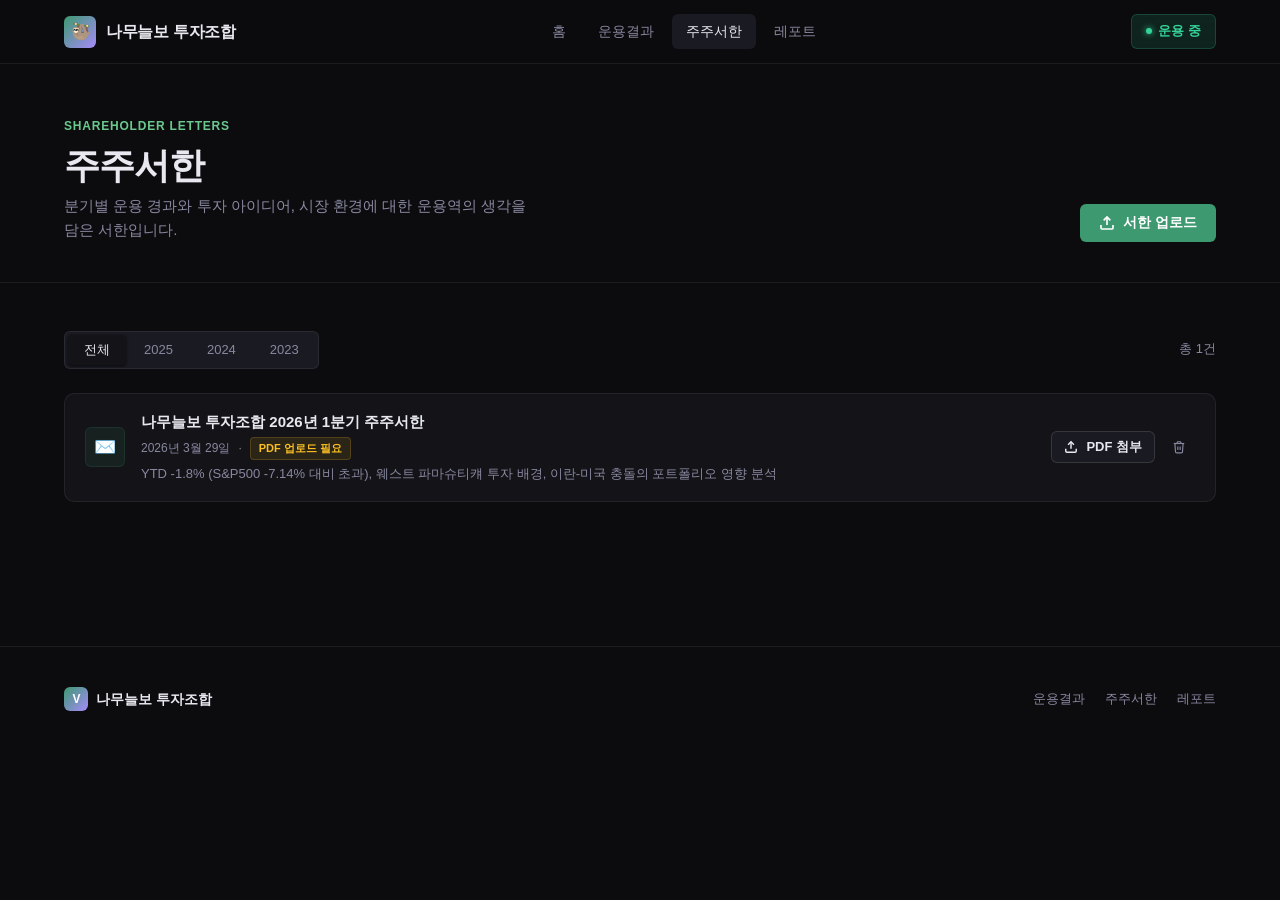
==== commit c90c9aa1: "Add mobile sidenav navigation and redesign responsive layout - Replace dropdown mobile-nav with righ" ====
--- a/letter.html
+++ b/letter.html
@@ -107,7 +107,7 @@
       <div class="footer-inner">
         <div>
           <div class="footer-logo">
-            <span style="font-size:18px;">🦥</span>
+            <div class="nav-logo-icon" style="width:24px; height:24px; font-size:12px;">V</div>
             나무늘보 투자조합
           </div>
         </div>
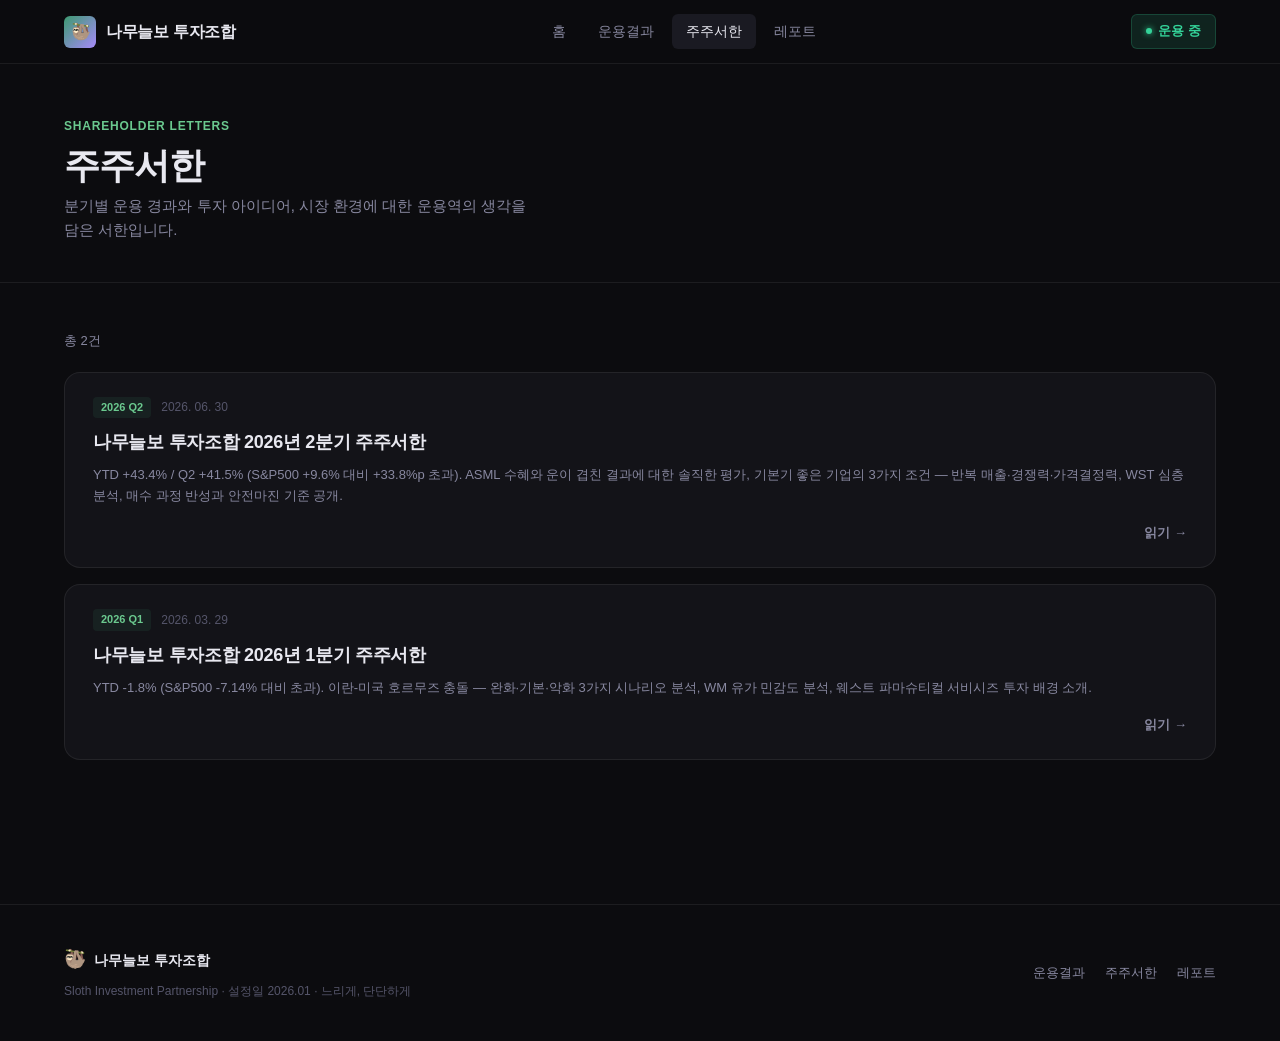
==== commit 4756a0c0: "Rebuild letter system as static pages (like reports) - Convert letter.html from localStorage board t" ====
--- a/letter.html
+++ b/letter.html
@@ -70,12 +70,6 @@
           <h1 class="page-title">주주서한</h1>
           <p class="page-desc">분기별 운용 경과와 투자 아이디어, 시장 환경에 대한 운용역의 생각을 담은 서한입니다.</p>
         </div>
-        <div style="display: flex; gap: 8px; align-items: center;">
-          <button class="btn btn-primary" onclick="openUploadModal()">
-            <svg width="16" height="16" viewBox="0 0 24 24" fill="none" stroke="currentColor" stroke-width="2.5"><path d="M21 15v4a2 2 0 0 1-2 2H5a2 2 0 0 1-2-2v-4"/><polyline points="17 8 12 3 7 8"/><line x1="12" y1="3" x2="12" y2="15"/></svg>
-            서한 업로드
-          </button>
-        </div>
       </div>
     </div>
   </div>
@@ -83,22 +77,41 @@
   <section class="section" style="padding-top: 0;">
     <div class="container">
 
-      <!-- Filter Bar -->
-      <div style="display: flex; gap: 8px; margin-bottom: 24px; flex-wrap: wrap; align-items: center; justify-content: space-between;">
-        <div class="chart-toggle">
-          <button class="active" onclick="filterDocs('all', this)">전체</button>
-          <button onclick="filterDocs('2025', this)">2025</button>
-          <button onclick="filterDocs('2024', this)">2024</button>
-          <button onclick="filterDocs('2023', this)">2023</button>
-        </div>
-        <div style="font-size: 13px; color: var(--text-muted);">
-          총 <span id="docCount">0</span>건
-        </div>
+      <div style="font-size:13px; color:var(--text-muted); margin-bottom:20px;">총 2건</div>
+
+      <div class="report-list">
+
+        <!-- Q2 2026 Letter -->
+        <a href="letters/2026q2.html" class="report-card-link">
+          <div class="report-listing-card">
+            <div class="report-card-meta">
+              <span class="report-card-cat">2026 Q2</span>
+              <span class="report-card-date">2026. 06. 30</span>
+            </div>
+            <div class="report-card-title">나무늘보 투자조합 2026년 2분기 주주서한</div>
+            <div class="report-card-excerpt">YTD +43.4% / Q2 +41.5% (S&P500 +9.6% 대비 +33.8%p 초과). ASML 수혜와 운이 겹친 결과에 대한 솔직한 평가, 기본기 좋은 기업의 3가지 조건 — 반복 매출·경쟁력·가격결정력, WST 심층 분석, 매수 과정 반성과 안전마진 기준 공개.</div>
+            <div style="display:flex; justify-content:flex-end;">
+              <span class="report-card-read">읽기 →</span>
+            </div>
+          </div>
+        </a>
+
+        <!-- Q1 2026 Letter -->
+        <a href="letters/2026q1.html" class="report-card-link">
+          <div class="report-listing-card">
+            <div class="report-card-meta">
+              <span class="report-card-cat">2026 Q1</span>
+              <span class="report-card-date">2026. 03. 29</span>
+            </div>
+            <div class="report-card-title">나무늘보 투자조합 2026년 1분기 주주서한</div>
+            <div class="report-card-excerpt">YTD -1.8% (S&P500 -7.14% 대비 초과). 이란-미국 호르무즈 충돌 — 완화·기본·악화 3가지 시나리오 분석, WM 유가 민감도 분석, 웨스트 파마슈티컬 서비시즈 투자 배경 소개.</div>
+            <div style="display:flex; justify-content:flex-end;">
+              <span class="report-card-read">읽기 →</span>
+            </div>
+          </div>
+        </a>
+
       </div>
-
-      <!-- Board List -->
-      <div id="letterBoard" class="board-list"></div>
-
     </div>
   </section>
 
@@ -107,8 +120,11 @@
       <div class="footer-inner">
         <div>
           <div class="footer-logo">
-            <div class="nav-logo-icon" style="width:24px; height:24px; font-size:12px;">V</div>
+            <span style="font-size:18px;">🦥</span>
             나무늘보 투자조합
+          </div>
+          <div class="footer-text" style="margin-top:8px;">
+            Sloth Investment Partnership · 설정일 2026.01 · 느리게, 단단하게
           </div>
         </div>
         <div class="footer-links">
@@ -119,75 +135,9 @@
       </div>
     </div>
   </footer>
+
 </div>
 
-<!-- Upload Modal -->
-<div class="modal-overlay" id="uploadModal" onclick="handleOverlayClick(event)">
-  <div class="modal">
-    <div class="modal-header">
-      <div class="modal-title">주주서한 업로드</div>
-      <button class="modal-close" onclick="closeUploadModal()">✕</button>
-    </div>
-
-    <div class="form-group">
-      <label class="form-label">제목 *</label>
-      <input type="text" class="form-input" id="uploadTitle" placeholder="예: 2025년 2분기 주주서한">
-    </div>
-
-    <div class="form-group">
-      <label class="form-label">게시 날짜 *</label>
-      <input type="date" class="form-input" id="uploadDate">
-    </div>
-
-    <div class="form-group">
-      <label class="form-label">PDF 파일 *</label>
-      <div class="dropzone" id="dropzone" ondragover="handleDragOver(event)" ondragleave="handleDragLeave(event)" ondrop="handleDrop(event, 'letter')">
-        <input type="file" accept=".pdf" id="fileInput" onchange="handleFileSelect(event, 'letter')">
-        <div class="dropzone-icon">📄</div>
-        <div class="dropzone-title">PDF 파일을 드래그하거나 클릭하여 업로드</div>
-        <div class="dropzone-desc">최대 50MB · PDF 파일만 지원</div>
-        <div id="fileSelectedInfo" class="dropzone-file-selected hidden">
-          <div class="dropzone-file-icon">✅</div>
-          <div class="dropzone-file-name" id="fileSelectedName"></div>
-        </div>
-      </div>
-    </div>
-
-    <div class="form-group">
-      <label class="form-label">요약 (선택)</label>
-      <input type="text" class="form-input" id="uploadSummary" placeholder="이번 서한의 주요 내용을 한 줄로 요약하세요">
-    </div>
-
-    <div class="form-actions">
-      <button class="btn btn-secondary" onclick="closeUploadModal()">취소</button>
-      <button class="btn btn-primary" onclick="submitUpload('letter')">업로드</button>
-    </div>
-  </div>
-</div>
-
-<!-- PDF Viewer Modal -->
-<div class="modal-overlay" id="viewerModal" onclick="handleViewerOverlayClick(event)">
-  <div class="modal modal-lg" style="padding: 24px; display: flex; flex-direction: column; height: 90vh;">
-    <div class="modal-header">
-      <div class="modal-title" id="viewerTitle">주주서한</div>
-      <div style="display: flex; gap: 8px;">
-        <button class="btn btn-secondary btn-sm" id="downloadBtn" onclick="downloadCurrentPDF()">
-          <svg width="14" height="14" viewBox="0 0 24 24" fill="none" stroke="currentColor" stroke-width="2"><path d="M21 15v4a2 2 0 0 1-2 2H5a2 2 0 0 1-2-2v-4"/><polyline points="7 10 12 15 17 10"/><line x1="12" y1="15" x2="12" y2="3"/></svg>
-          다운로드
-        </button>
-        <button class="modal-close" onclick="closeViewerModal()">✕</button>
-      </div>
-    </div>
-    <iframe class="pdf-viewer" id="pdfViewer" src=""></iframe>
-  </div>
-</div>
-
-<div class="toast-container" id="toastContainer"></div>
-
 <script src="js/main.js"></script>
-<script src="js/board.js"></script>
-<script>
-  initBoard('letter', 'letterBoard', 'docCount');
-</script>
 </body>
 </html>
--- a/css/style.css
+++ b/css/style.css
@@ -121,6 +121,12 @@
   gap: 16px;
 }
 
+.grid-2 > *,
+.grid-3 > *,
+.grid-4 > * {
+  min-width: 0;
+}
+
 /* ===========================
    Navigation
    =========================== */
@@ -1611,3 +1617,206 @@
 .hidden { display: none !important; }
 .font-bold { font-weight: 700; }
 .font-medium { font-weight: 500; }
+
+/* ===========================
+   Article / Report Pages
+   =========================== */
+.article-container {
+  max-width: 720px;
+  margin: 0 auto;
+  padding: 40px 24px 80px;
+}
+
+.article-back {
+  display: inline-flex;
+  align-items: center;
+  gap: 6px;
+  font-size: 13px;
+  color: var(--text-muted);
+  text-decoration: none;
+  margin-bottom: 32px;
+  transition: color var(--transition);
+}
+.article-back:hover { color: var(--text); }
+
+.article-meta {
+  display: flex;
+  align-items: center;
+  gap: 10px;
+  margin-bottom: 14px;
+}
+
+.article-category {
+  background: rgba(61,153,112,0.1);
+  color: var(--blue-light);
+  padding: 3px 10px;
+  border-radius: 4px;
+  font-size: 11px;
+  font-weight: 600;
+  text-transform: uppercase;
+  letter-spacing: 0.4px;
+}
+
+.article-date { font-size: 12px; color: var(--text-dim); }
+
+.article-title {
+  font-size: 28px;
+  font-weight: 800;
+  letter-spacing: -0.8px;
+  color: var(--text);
+  line-height: 1.35;
+  margin-bottom: 20px;
+}
+
+.article-summary {
+  background: rgba(61,153,112,0.06);
+  border-left: 3px solid rgba(61,153,112,0.5);
+  border-radius: 0 var(--radius-sm) var(--radius-sm) 0;
+  padding: 14px 18px;
+  font-size: 14px;
+  color: var(--text-muted);
+  line-height: 1.7;
+  margin-bottom: 36px;
+}
+
+.article-divider {
+  border: none;
+  border-top: 1px solid var(--border);
+  margin: 32px 0;
+}
+
+.article-body {
+  font-size: 15px;
+  color: var(--text-muted);
+  line-height: 1.85;
+}
+
+.article-body h2 {
+  font-size: 20px;
+  font-weight: 700;
+  color: var(--text);
+  margin: 44px 0 14px;
+  letter-spacing: -0.4px;
+  padding-bottom: 10px;
+  border-bottom: 1px solid var(--border);
+}
+
+.article-body h3 {
+  font-size: 16px;
+  font-weight: 700;
+  color: var(--text);
+  margin: 28px 0 10px;
+}
+
+.article-body p { margin-bottom: 16px; }
+.article-body strong { color: var(--text); font-weight: 600; }
+
+.article-body ul,
+.article-body ol {
+  padding-left: 22px;
+  margin-bottom: 16px;
+}
+.article-body li { margin-bottom: 7px; }
+
+.article-body table {
+  width: 100%;
+  border-collapse: collapse;
+  margin: 24px 0;
+  font-size: 13px;
+}
+.article-body table th,
+.article-body table td {
+  padding: 10px 14px;
+  text-align: left;
+  border-bottom: 1px solid var(--border);
+}
+.article-body table th {
+  font-weight: 600;
+  color: var(--text-dim);
+  font-size: 11px;
+  text-transform: uppercase;
+  letter-spacing: 0.5px;
+  background: var(--bg-elevated);
+}
+
+.article-highlight {
+  background: var(--bg-elevated);
+  border: 1px solid var(--border);
+  border-radius: var(--radius-sm);
+  padding: 18px 22px;
+  margin: 24px 0;
+}
+
+/* Report Index Listing */
+.report-list {
+  display: flex;
+  flex-direction: column;
+  gap: 16px;
+}
+
+.report-card-link {
+  text-decoration: none;
+  color: inherit;
+  display: block;
+}
+
+.report-listing-card {
+  background: var(--bg-card);
+  border: 1px solid var(--border);
+  border-radius: var(--radius-lg);
+  padding: 24px 28px;
+  transition: border-color var(--transition), transform var(--transition);
+}
+
+.report-card-link:hover .report-listing-card {
+  border-color: rgba(61,153,112,0.3);
+  transform: translateY(-1px);
+}
+
+.report-card-link:hover .report-card-read { color: var(--green); }
+
+.report-card-meta {
+  display: flex;
+  align-items: center;
+  gap: 10px;
+  margin-bottom: 10px;
+}
+
+.report-card-cat {
+  background: rgba(61,153,112,0.1);
+  color: var(--blue-light);
+  padding: 2px 8px;
+  border-radius: 4px;
+  font-size: 11px;
+  font-weight: 600;
+}
+
+.report-card-date { font-size: 12px; color: var(--text-dim); }
+
+.report-card-title {
+  font-size: 18px;
+  font-weight: 700;
+  color: var(--text);
+  letter-spacing: -0.3px;
+  margin-bottom: 8px;
+}
+
+.report-card-excerpt {
+  font-size: 13px;
+  color: var(--text-muted);
+  line-height: 1.6;
+  margin-bottom: 16px;
+}
+
+.report-card-read {
+  font-size: 13px;
+  font-weight: 600;
+  color: var(--text-muted);
+  transition: color var(--transition);
+}
+
+@media (max-width: 600px) {
+  .article-title { font-size: 22px; }
+  .article-container { padding: 24px 16px 60px; }
+  .report-listing-card { padding: 18px 20px; }
+}
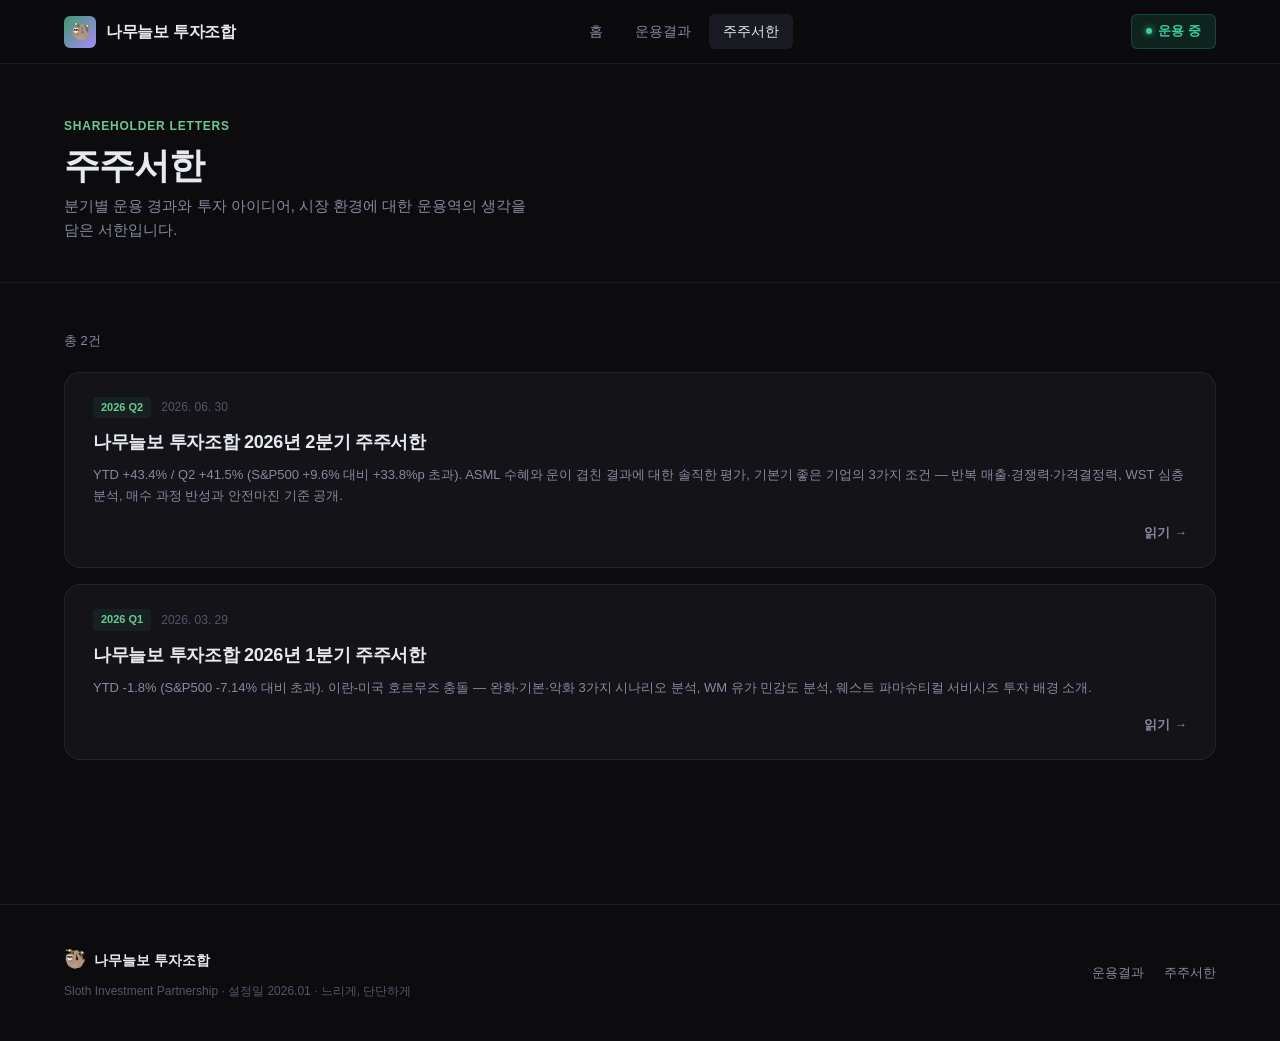
==== commit b59a7b42: "Remove 레포트 page and all nav links - Delete report.html - Remove 레포트 nav/sidenav/footer links from al" ====
--- a/letter.html
+++ b/letter.html
@@ -18,9 +18,7 @@
     <div class="nav-links">
       <a href="index.html" class="nav-link">홈</a>
       <a href="performance.html" class="nav-link">운용결과</a>
-      <a href="letter.html" class="nav-link active">주주서한</a>
-      <a href="report.html" class="nav-link">레포트</a>
-    </div>
+      <a href="letter.html" class="nav-link active">주주서한</a>    </div>
     <div class="nav-badge">운용 중</div>
     <button class="nav-hamburger" id="navHamburger" onclick="toggleSidenav()" aria-label="메뉴">
       <svg width="18" height="18" viewBox="0 0 24 24" fill="none" stroke="currentColor" stroke-width="2.5"><line x1="3" y1="6" x2="21" y2="6"/><line x1="3" y1="12" x2="21" y2="12"/><line x1="3" y1="18" x2="21" y2="18"/></svg>
@@ -48,11 +46,7 @@
     </a>
     <a href="letter.html" class="sidenav-link active" onclick="closeSidenav()">
       <span class="sidenav-icon">✉️</span><span>주주서한</span>
-    </a>
-    <a href="report.html" class="sidenav-link" onclick="closeSidenav()">
-      <span class="sidenav-icon">📋</span><span>레포트</span>
-    </a>
-  </div>
+    </a>  </div>
   <div class="sidenav-footer">
     <div class="nav-badge">운용 중</div>
     <div style="font-size:12px; color:var(--text-dim); margin-top:8px;">Sloth Investment Partnership</div>
@@ -129,9 +123,7 @@
         </div>
         <div class="footer-links">
           <a href="performance.html" class="footer-link">운용결과</a>
-          <a href="letter.html" class="footer-link">주주서한</a>
-          <a href="report.html" class="footer-link">레포트</a>
-        </div>
+          <a href="letter.html" class="footer-link">주주서한</a>        </div>
       </div>
     </div>
   </footer>
